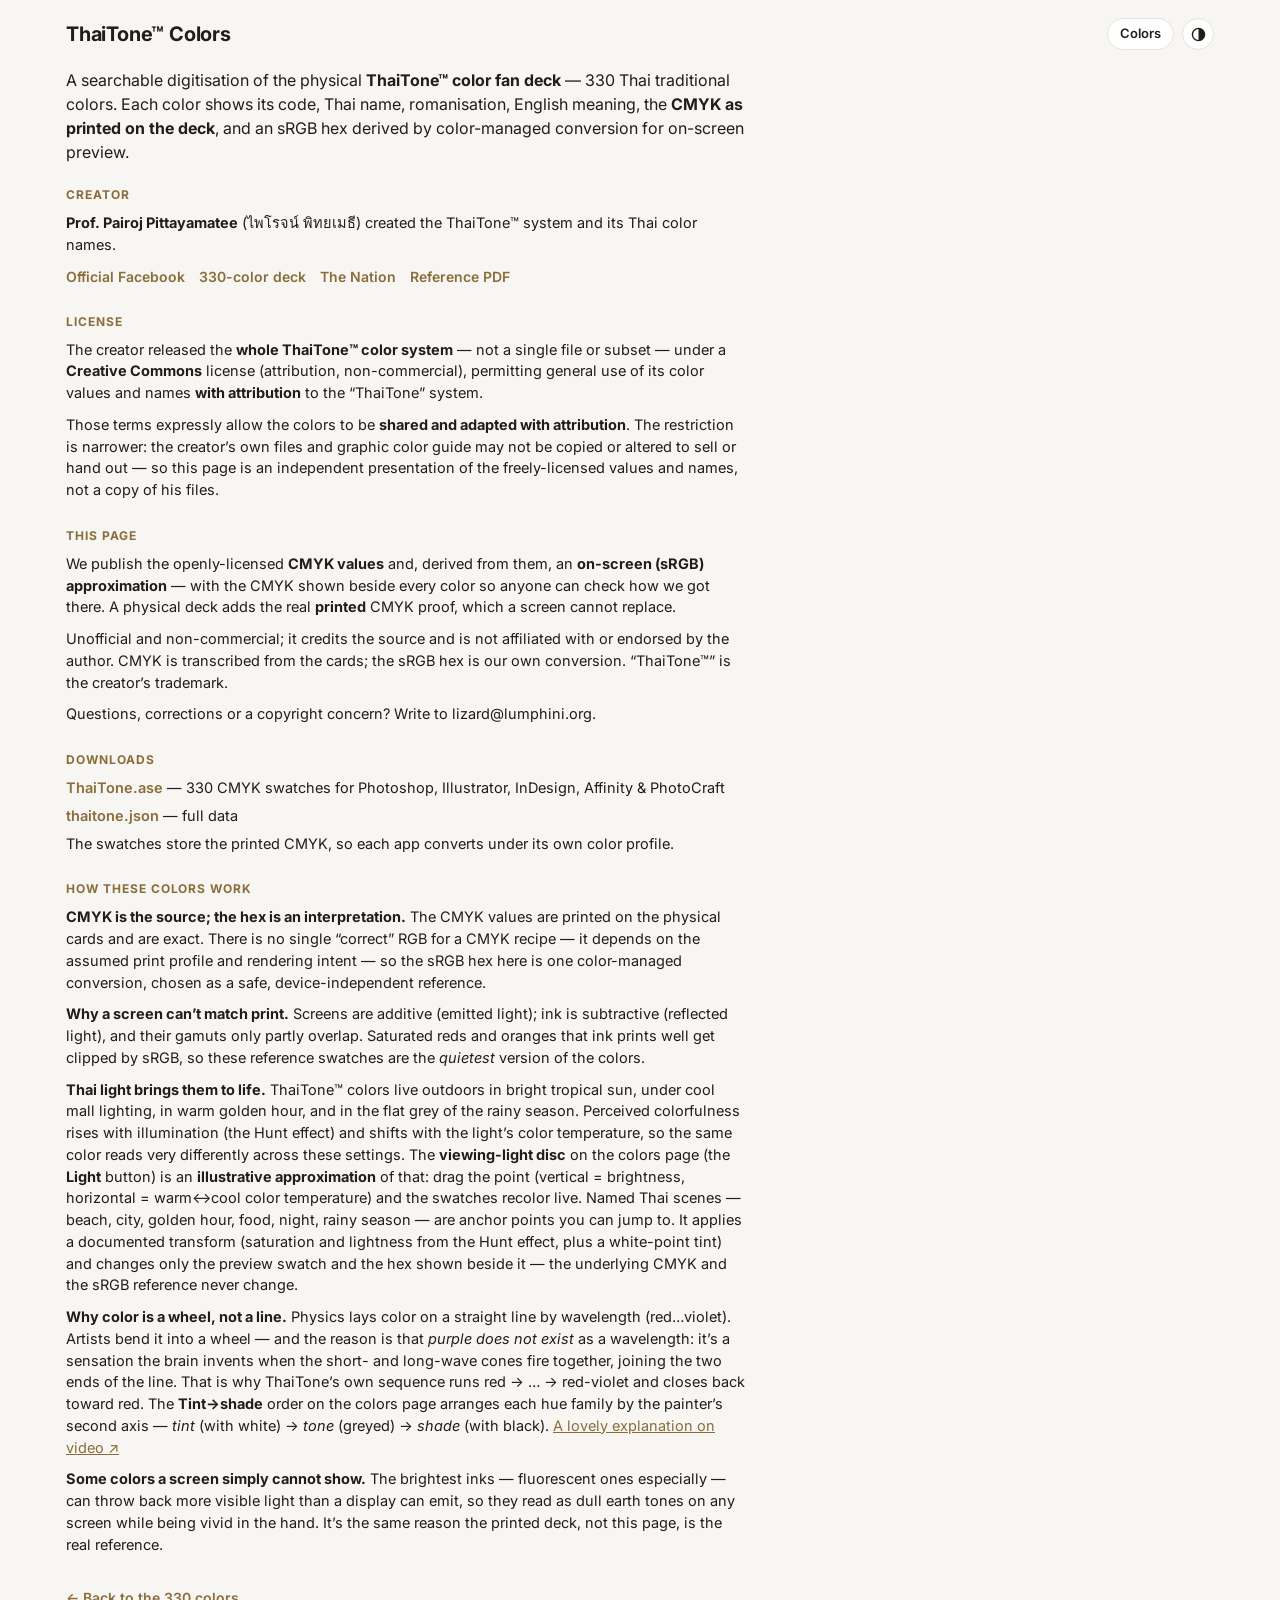
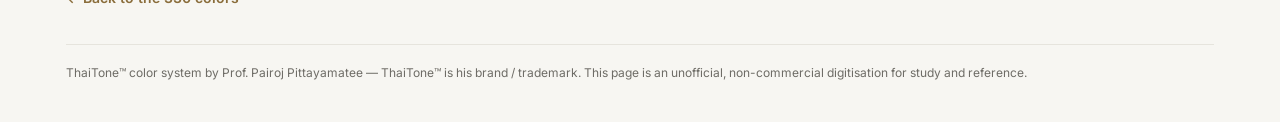
==== about.html @ 6a2722fa "Move the long texts to an About page; a compact bar so the colors come first - index.html: a one-lin" ====
<!doctype html>
<html lang="en">
<head>
<meta charset="utf-8">
<meta name="viewport" content="width=device-width, initial-scale=1">
<title>About — ThaiTone&trade; Color System</title>
<meta name="description" content="About this digitisation of the ThaiTone(TM) color fan deck by Prof. Pairoj Pittayamatee: creator, license, how the on-screen colors are derived, downloads and contact.">
<link rel="preconnect" href="https://fonts.googleapis.com">
<link rel="preconnect" href="https://fonts.gstatic.com" crossorigin>
<link href="https://fonts.googleapis.com/css2?family=Noto+Sans+Thai:wght@400;600;700&family=Inter:wght@400;500;600;700&display=swap" rel="stylesheet">
<link rel="stylesheet" href="style.css">
<script>try{const t=localStorage.getItem("tt-theme");if(t)document.documentElement.setAttribute("data-theme",t)}catch(e){}</script>
<style>
main{max-width:68ch; padding-bottom:8px}
.lead{font-size:16px; margin:8px 0 22px}
section{margin:0 0 26px}
h2{font-size:12px; text-transform:uppercase; letter-spacing:.08em; color:var(--accent);
  font-weight:700; margin:0 0 8px}
p{margin:0 0 10px; font-size:14.5px}
.links{display:flex; flex-wrap:wrap; gap:4px 14px; font-size:14px}
.links a, .dl a{text-decoration:none; font-weight:600}
.links a:hover, .dl a:hover{text-decoration:underline}
.dl{list-style:none; padding:0; margin:0}
.dl li{margin:0 0 6px; font-size:14.5px}
.back{display:inline-block; margin:6px 0 4px; font-size:14px; font-weight:600; text-decoration:none}
</style>
</head>
<body>
<div class="wrap">
<header class="top">
  <div class="brand"><h1><a href="./">ThaiTone&trade; Colors</a></h1></div>
  <nav><a class="navlink" href="./">Colors</a><button class="theme" id="theme" aria-label="Switch light / dark theme"><svg width="15" height="15" viewBox="0 0 16 16" aria-hidden="true"><circle cx="8" cy="8" r="6.5" fill="none" stroke="currentColor" stroke-width="1.5"/><path d="M8 1.5a6.5 6.5 0 0 1 0 13z" fill="currentColor"/></svg></button></nav>
</header>

<main>
  <p class="lead">A searchable digitisation of the physical <b>ThaiTone&trade; color fan deck</b> &mdash;
  330 Thai traditional colors. Each color shows its code, Thai name, romanisation, English
  meaning, the <b>CMYK as printed on the deck</b>, and an sRGB hex derived by color-managed
  conversion for on-screen preview.</p>

  <section>
    <h2>Creator</h2>
    <p><b>Prof. Pairoj Pittayamatee</b> (ไพโรจน์ พิทยเมธี) created the ThaiTone&trade; system and its Thai color names.</p>
    <p class="links">
      <a href="https://www.facebook.com/thaitonecolor/" target="_blank" rel="noopener">Official Facebook</a>
      <a href="https://www.facebook.com/thaitonecolor/posts/706089547539678/" target="_blank" rel="noopener">330-color deck</a>
      <a href="https://www.nationthailand.com/news/sunday/aec/30279713" target="_blank" rel="noopener">The Nation</a>
      <a href="https://www.thailibrary.in.th/wp-content/uploads/2015/10/Thaitone-Color.pdf" target="_blank" rel="noopener">Reference PDF</a>
    </p>
  </section>

  <section>
    <h2>License</h2>
    <p>The creator released the <b>whole ThaiTone&trade; color system</b> &mdash; not a single file or subset &mdash; under a <b>Creative Commons</b> license (attribution, non-commercial), permitting general use of its color values and names <b>with attribution</b> to the &ldquo;ThaiTone&rdquo; system.</p>
    <p>Those terms expressly allow the colors to be <b>shared and adapted with attribution</b>. The restriction is narrower: the creator&rsquo;s own files and graphic color guide may not be copied or altered to sell or hand out &mdash; so this page is an independent presentation of the freely-licensed values and names, not a copy of his files.</p>
  </section>

  <section>
    <h2>This page</h2>
    <p>We publish the openly-licensed <b>CMYK values</b> and, derived from them, an <b>on-screen (sRGB) approximation</b> &mdash; with the CMYK shown beside every color so anyone can check how we got there. A physical deck adds the real <b>printed</b> CMYK proof, which a screen cannot replace.</p>
    <p>Unofficial and non-commercial; it credits the source and is not affiliated with or endorsed by the author. CMYK is transcribed from the cards; the sRGB hex is our own conversion. &ldquo;ThaiTone&trade;&rdquo; is the creator&rsquo;s trademark.</p>
    <p>Questions, corrections or a copyright concern? Write to <span class="contact">lizard [at] lumphini [dot] org</span>.</p>
  </section>

  <section>
    <h2>Downloads</h2>
    <ul class="dl">
      <li><a href="ThaiTone.ase" download>ThaiTone.ase</a> &mdash; 330 CMYK swatches for Photoshop, Illustrator, InDesign, Affinity &amp; PhotoCraft</li>
      <li><a href="thaitone.json" download>thaitone.json</a> &mdash; full data</li>
    </ul>
    <p>The swatches store the printed CMYK, so each app converts under its own color profile.</p>
  </section>

  <section>
    <h2>How these colors work</h2>
    <p><b>CMYK is the source; the hex is an interpretation.</b> The CMYK values are printed
    on the physical cards and are exact. There is no single &ldquo;correct&rdquo; RGB for a CMYK recipe
    &mdash; it depends on the assumed print profile and rendering intent &mdash; so the sRGB hex here is
    one color-managed conversion, chosen as a safe, device-independent reference.</p>
    <p><b>Why a screen can&rsquo;t match print.</b> Screens are additive (emitted light); ink is
    subtractive (reflected light), and their gamuts only partly overlap. Saturated reds and
    oranges that ink prints well get clipped by sRGB, so these reference swatches are the
    <i>quietest</i> version of the colors.</p>
    <p id="light"><b>Thai light brings them to life.</b> ThaiTone&trade; colors live outdoors in bright tropical
    sun, under cool mall lighting, in warm golden hour, and in the flat grey of the rainy
    season. Perceived colorfulness rises with illumination (the Hunt effect) and shifts with the
    light&rsquo;s color temperature, so the same color reads very differently across these settings.
    The <b>viewing-light disc</b> on the colors page (the <b>Light</b> button) is an <b>illustrative approximation</b> of that:
    drag the point (vertical = brightness, horizontal = warm&harr;cool color temperature) and the
    swatches recolor live. Named Thai scenes &mdash; beach, city, golden hour, food, night, rainy
    season &mdash; are anchor points you can jump to. It applies a documented transform (saturation
    and lightness from the Hunt effect, plus a white-point tint) and changes only the preview swatch
    and the hex shown beside it &mdash; the underlying CMYK and the sRGB reference never change.</p>
    <p><b>Why color is a wheel, not a line.</b> Physics lays color on a straight line by
    wavelength (red&hellip;violet). Artists bend it into a wheel &mdash; and the reason is that
    <i>purple does not exist</i> as a wavelength: it&rsquo;s a sensation the brain invents when the
    short- and long-wave cones fire together, joining the two ends of the line. That is why
    ThaiTone&rsquo;s own sequence runs red &rarr; &hellip; &rarr; red-violet and closes back toward red.
    The <b>Tint&rarr;shade</b> order on the colors page arranges each hue family by the painter&rsquo;s
    second axis &mdash; <i>tint</i> (with white) &rarr; <i>tone</i> (greyed) &rarr; <i>shade</i>
    (with black). <a href="https://www.youtube.com/watch?v=rE_5JLeC0kc" target="_blank" rel="noopener">A lovely explanation on video &#8599;</a></p>
    <p><b>Some colors a screen simply cannot show.</b> The brightest inks &mdash; fluorescent ones
    especially &mdash; can throw back more visible light than a display can emit, so they read as dull
    earth tones on any screen while being vivid in the hand. It&rsquo;s the same reason the printed
    deck, not this page, is the real reference.</p>
  </section>

  <a class="back" href="./">&larr; Back to the 330 colors</a>
</main>

<footer>
  ThaiTone&trade; color system by Prof. Pairoj Pittayamatee &mdash; ThaiTone&trade; is his brand / trademark.
  This page is an unofficial, non-commercial digitisation for study and reference.
</footer>
</div>
<script>
(function(){var a='lizard'+'@'+['lumphini','org'].join('.');document.querySelectorAll('.contact').forEach(function(e){e.textContent=a})})();
document.getElementById("theme").onclick=function(){var r=document.documentElement,n=r.getAttribute("data-theme")==="dark"?"light":"dark";r.setAttribute("data-theme",n);try{localStorage.setItem("tt-theme",n)}catch(e){}};
</script>
</body>
</html>
---- style.css ----
/* Shared by index.html and about.html. Light by default; the dark theme is opt-in via the
   theme button and is a soft charcoal rather than near-black. */
:root{
  --bg:#f7f6f2; --panel:#fff; --ink:#1f1e1b; --muted:#6e6c66;
  --line:#e6e4dd; --accent:#8a6d3b; --accent-ink:#fff; --shadow:0 1px 2px rgba(0,0,0,.06);
}
:root[data-theme="dark"]{
  --bg:#2a2a26; --panel:#33332e; --ink:#ecebe3; --muted:#a9a79c;
  --line:#44443d; --accent:#d8b66a; --accent-ink:#2a2a26; --shadow:0 1px 2px rgba(0,0,0,.25);
}
*{box-sizing:border-box}
html,body{margin:0}
body{
  background:var(--bg); color:var(--ink);
  font-family:"Inter",system-ui,sans-serif; line-height:1.5;
  -webkit-font-smoothing:antialiased;
}
a{color:var(--accent)}
.wrap{max-width:1180px; margin:0 auto; padding:0 16px}
.top{display:flex; align-items:center; gap:12px; padding:18px 0 10px}
.top .brand{flex:1; min-width:0}
.top h1{font-size:20px; margin:0; letter-spacing:-.01em; line-height:1.25}
.top h1 a{color:inherit; text-decoration:none}
.credit{margin:2px 0 0; font-size:12.5px; color:var(--muted)}
.top nav{display:flex; align-items:center; gap:8px; flex:0 0 auto}
.navlink{font-size:13px; font-weight:600; text-decoration:none; color:var(--ink);
  border:1px solid var(--line); background:var(--panel); border-radius:999px; padding:5px 12px}
.navlink:hover{border-color:var(--accent)}
.theme{border:1px solid var(--line); background:var(--panel); color:var(--ink);
  border-radius:999px; width:32px; height:32px; cursor:pointer; padding:0;
  display:inline-flex; align-items:center; justify-content:center}
footer{color:var(--muted); font-size:12px; border-top:1px solid var(--line);
  padding:18px 0 40px; margin-top:24px; line-height:1.6}
footer a{color:var(--accent); text-decoration:none}
footer a:hover{text-decoration:underline}
footer .note{display:block; margin-top:6px; opacity:.85}
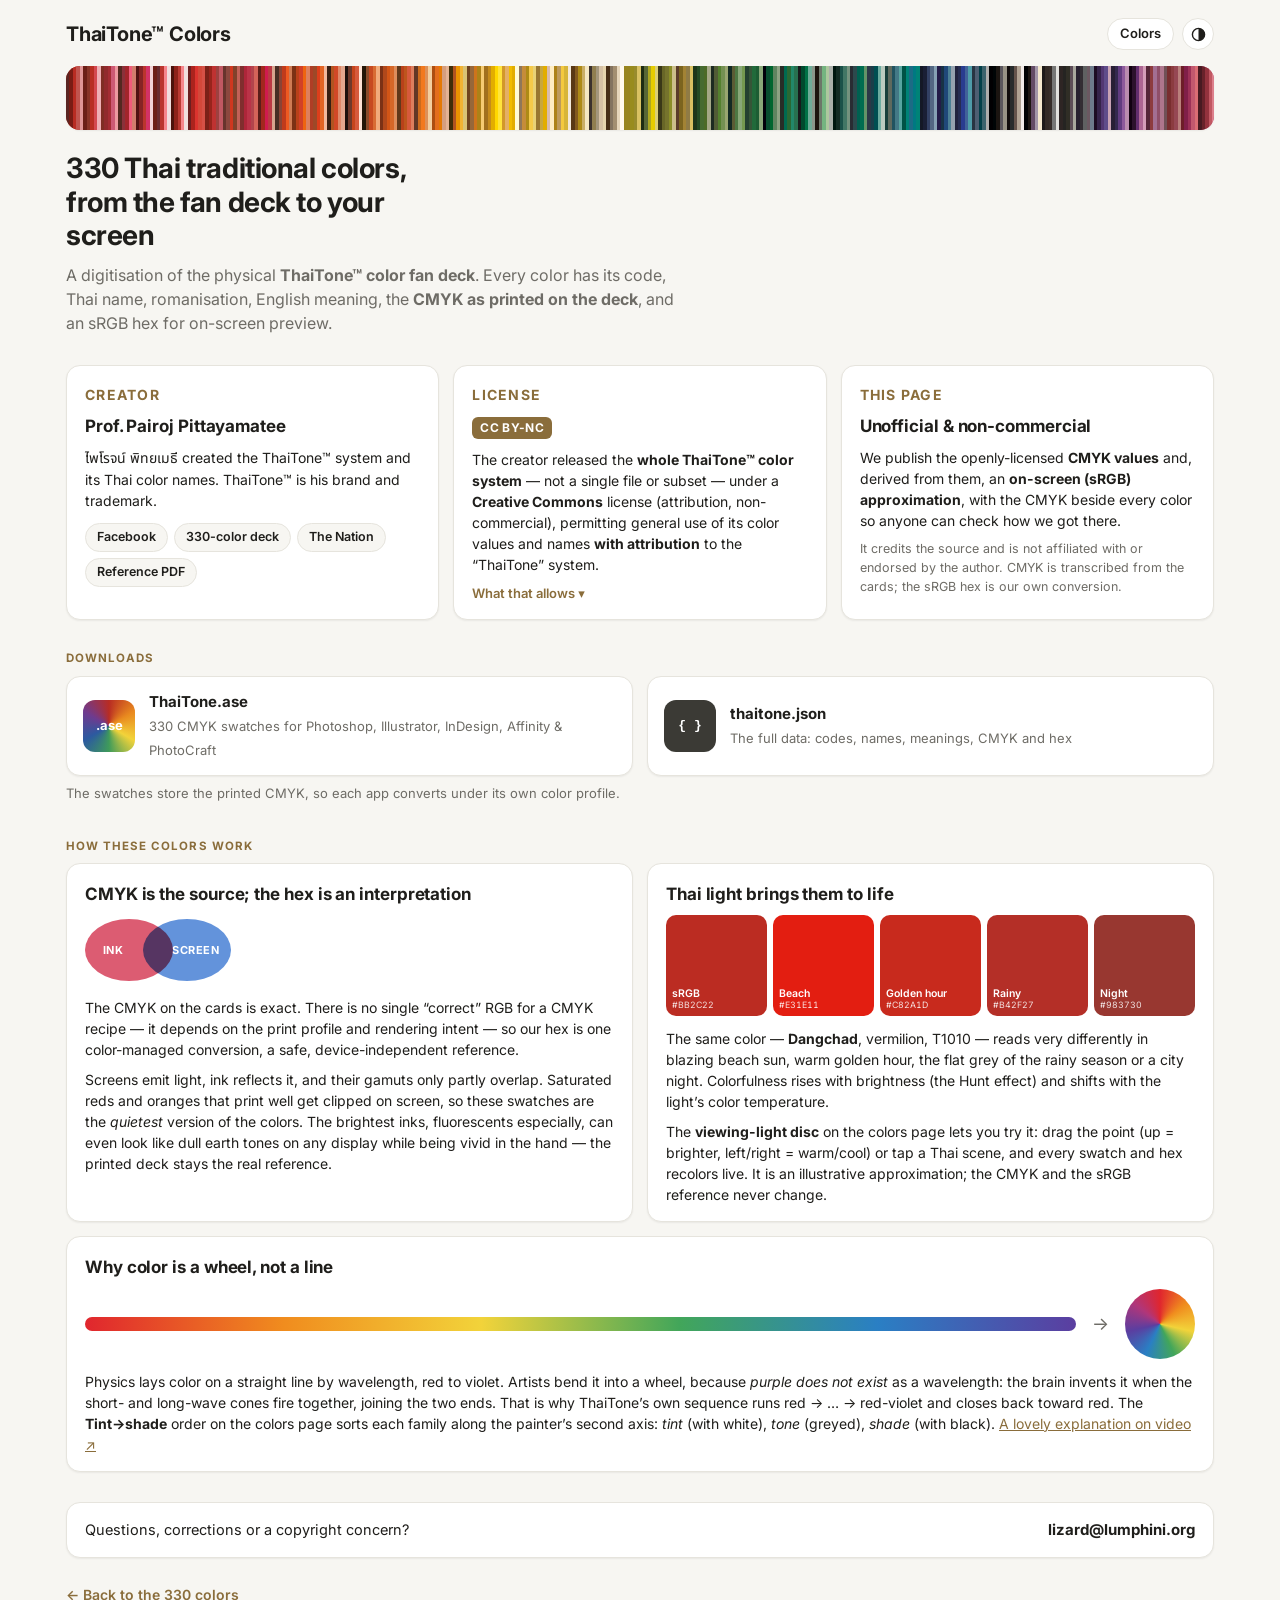
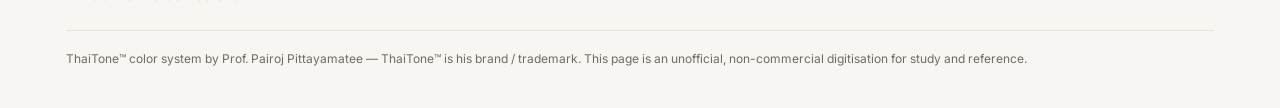
==== commit 4cefe256: "About page as cards with visuals; drop the search field about.html: a band of all 330 colors (from t" ====
--- a/about.html
+++ b/about.html
@@ -11,18 +11,82 @@
 <link rel="stylesheet" href="style.css">
 <script>try{const t=localStorage.getItem("tt-theme");if(t)document.documentElement.setAttribute("data-theme",t)}catch(e){}</script>
 <style>
-main{max-width:68ch; padding-bottom:8px}
-.lead{font-size:16px; margin:8px 0 22px}
-section{margin:0 0 26px}
-h2{font-size:12px; text-transform:uppercase; letter-spacing:.08em; color:var(--accent);
+/* the 330 colors in deck order; filled from thaitone.json, a hue sweep until then */
+.stripe{display:flex; height:64px; border-radius:14px; overflow:hidden; margin:6px 0 22px;
+  box-shadow:var(--shadow);
+  background:linear-gradient(to right,#b82c23,#d9531e,#e98a1f,#f0b323,#f2d33a,#a7c43c,#3f9b5a,#1f8a80,#2c5aa0,#4b3f93,#6e3b8f,#b0436e)}
+.stripe i{flex:1 1 0; min-width:0}
+.hero h2{font-size:28px; line-height:1.2; letter-spacing:-.015em; margin:0 0 10px; max-width:22ch}
+.hero p{font-size:16px; color:var(--muted); margin:0 0 6px; max-width:62ch}
+.thai{font-family:"Noto Sans Thai",sans-serif}
+
+.eyebrow{font-size:11.5px; text-transform:uppercase; letter-spacing:.09em; color:var(--accent);
   font-weight:700; margin:0 0 8px}
-p{margin:0 0 10px; font-size:14.5px}
-.links{display:flex; flex-wrap:wrap; gap:4px 14px; font-size:14px}
-.links a, .dl a{text-decoration:none; font-weight:600}
-.links a:hover, .dl a:hover{text-decoration:underline}
-.dl{list-style:none; padding:0; margin:0}
-.dl li{margin:0 0 6px; font-size:14.5px}
-.back{display:inline-block; margin:6px 0 4px; font-size:14px; font-weight:600; text-decoration:none}
+.cards{display:grid; grid-template-columns:repeat(3,1fr); gap:14px; margin:30px 0}
+@media (max-width:820px){ .cards{grid-template-columns:1fr} }
+.card{background:var(--panel); border:1px solid var(--line); border-radius:14px; padding:18px 18px 16px;
+  box-shadow:var(--shadow)}
+.card h3{font-size:17px; margin:0 0 8px; letter-spacing:-.005em}
+.card p{font-size:14px; margin:0 0 9px}
+.card p:last-child{margin-bottom:0}
+.pills{display:flex; flex-wrap:wrap; gap:6px; margin-top:12px}
+.pills a{font-size:12.5px; font-weight:600; text-decoration:none; color:var(--ink);
+  border:1px solid var(--line); border-radius:999px; padding:4px 11px; background:var(--bg)}
+.pills a:hover{border-color:var(--accent); color:var(--accent)}
+.badge{display:inline-block; font-size:12px; font-weight:700; letter-spacing:.03em;
+  background:var(--accent); color:var(--accent-ink); border-radius:6px; padding:2px 8px; margin-bottom:10px}
+details.more summary{cursor:pointer; font-size:13px; font-weight:600; color:var(--accent); list-style:none}
+details.more summary::-webkit-details-marker{display:none}
+details.more summary::after{content:" \25be"}
+details.more[open] summary::after{content:" \25b4"}
+details.more p{margin-top:8px}
+
+.dl{display:grid; grid-template-columns:1fr 1fr; gap:14px; margin:0 0 8px}
+@media (max-width:620px){ .dl{grid-template-columns:1fr} }
+.dl a{display:flex; gap:14px; align-items:center; text-decoration:none; color:var(--ink);
+  background:var(--panel); border:1px solid var(--line); border-radius:14px; padding:14px 16px;
+  box-shadow:var(--shadow)}
+.dl a:hover{border-color:var(--accent)}
+.dl .ext{flex:0 0 auto; width:52px; height:52px; border-radius:12px; display:grid; place-items:center;
+  font-weight:700; font-size:13px; color:#fff}
+.dl .ase{background:conic-gradient(#b82c23,#e98a1f,#f2d33a,#3f9b5a,#2c5aa0,#6e3b8f,#b82c23)}
+.dl .json{background:#3b3a35; font-family:ui-monospace,Menlo,monospace}
+.dl b{display:block; font-size:15px}
+.dl .what{font-size:13px; color:var(--muted)}
+.fine{font-size:13px; color:var(--muted); margin:0 0 34px}
+
+.how{display:grid; grid-template-columns:repeat(2,1fr); gap:14px; margin:0 0 30px}
+@media (max-width:820px){ .how{grid-template-columns:1fr} }
+.how .card.wide{grid-column:1 / -1}
+.visual{margin:4px 0 12px}
+/* CMYK vs screen: two gamuts that only partly overlap */
+.gamut{display:flex; align-items:center; height:70px}
+.gamut span{width:88px; height:62px; border-radius:50%; display:grid; place-items:center;
+  font-size:11px; font-weight:700; color:#fff; letter-spacing:.04em}
+.gamut .ink{background:rgba(214,64,90,.85); place-items:center start; padding-left:18px}
+.gamut .scr{place-items:center end; padding-right:12px}
+.gamut .scr{background:rgba(60,120,210,.8); margin-left:-30px; mix-blend-mode:multiply}
+:root[data-theme="dark"] .gamut .scr{mix-blend-mode:screen}
+/* one ThaiTone color under five Thai lights (values from the colors page's own transform) */
+.lights{display:grid; grid-template-columns:repeat(5,1fr); gap:6px}
+.lights div{border-radius:10px; aspect-ratio:1/1; display:flex; flex-direction:column; justify-content:flex-end;
+  padding:6px; font-size:10.5px; font-weight:600; color:#fff; line-height:1.15}
+.lights small{display:block; font-weight:400; opacity:.85; font-variant-numeric:tabular-nums}
+/* a line becomes a wheel */
+.wheel{display:flex; align-items:center; gap:16px}
+.wheel .line{flex:1; height:14px; border-radius:7px;
+  background:linear-gradient(to right,#e0262e,#f08c1e,#f2d33a,#42a65a,#2a7fc4,#5b3ea0)}
+.wheel .arrow{color:var(--muted); font-size:18px}
+.wheel .disc{flex:0 0 auto; width:70px; height:70px; border-radius:50%;
+  background:conic-gradient(#e0262e,#f08c1e,#f2d33a,#42a65a,#2a7fc4,#5b3ea0,#b0367a,#e0262e)}
+.card .note{font-size:12.5px; color:var(--muted)}
+
+.contact-box{display:flex; flex-wrap:wrap; gap:8px 18px; align-items:center; justify-content:space-between;
+  background:var(--panel); border:1px solid var(--line); border-radius:14px; padding:16px 18px;
+  box-shadow:var(--shadow); margin:0 0 10px}
+.contact-box p{margin:0; font-size:14.5px}
+.contact-box .addr{font-weight:700; font-size:15px; user-select:all}
+.back{display:inline-block; margin:16px 0 0; font-size:14px; font-weight:600; text-decoration:none}
 </style>
 </head>
 <body>
@@ -33,77 +97,81 @@
 </header>
 
 <main>
-  <p class="lead">A searchable digitisation of the physical <b>ThaiTone&trade; color fan deck</b> &mdash;
-  330 Thai traditional colors. Each color shows its code, Thai name, romanisation, English
-  meaning, the <b>CMYK as printed on the deck</b>, and an sRGB hex derived by color-managed
-  conversion for on-screen preview.</p>
-
-  <section>
-    <h2>Creator</h2>
-    <p><b>Prof. Pairoj Pittayamatee</b> (ไพโรจน์ พิทยเมธี) created the ThaiTone&trade; system and its Thai color names.</p>
-    <p class="links">
-      <a href="https://www.facebook.com/thaitonecolor/" target="_blank" rel="noopener">Official Facebook</a>
-      <a href="https://www.facebook.com/thaitonecolor/posts/706089547539678/" target="_blank" rel="noopener">330-color deck</a>
-      <a href="https://www.nationthailand.com/news/sunday/aec/30279713" target="_blank" rel="noopener">The Nation</a>
-      <a href="https://www.thailibrary.in.th/wp-content/uploads/2015/10/Thaitone-Color.pdf" target="_blank" rel="noopener">Reference PDF</a>
-    </p>
+  <section class="hero">
+    <div class="stripe" id="stripe" role="img" aria-label="All 330 ThaiTone colors in deck order"></div>
+    <h2>330 Thai traditional colors, from the fan deck to your screen</h2>
+    <p>A digitisation of the physical <b>ThaiTone&trade; color fan deck</b>. Every color has its
+    code, Thai name, romanisation, English meaning, the <b>CMYK as printed on the deck</b>, and an
+    sRGB hex for on-screen preview.</p>
   </section>
 
-  <section>
-    <h2>License</h2>
-    <p>The creator released the <b>whole ThaiTone&trade; color system</b> &mdash; not a single file or subset &mdash; under a <b>Creative Commons</b> license (attribution, non-commercial), permitting general use of its color values and names <b>with attribution</b> to the &ldquo;ThaiTone&rdquo; system.</p>
-    <p>Those terms expressly allow the colors to be <b>shared and adapted with attribution</b>. The restriction is narrower: the creator&rsquo;s own files and graphic color guide may not be copied or altered to sell or hand out &mdash; so this page is an independent presentation of the freely-licensed values and names, not a copy of his files.</p>
-  </section>
+  <div class="cards">
+    <div class="card">
+      <p class="eyebrow">Creator</p>
+      <h3>Prof. Pairoj Pittayamatee</h3>
+      <p><span class="thai">ไพโรจน์ พิทยเมธี</span> created the ThaiTone&trade; system and its Thai color names. ThaiTone&trade; is his brand and trademark.</p>
+      <div class="pills">
+        <a href="https://www.facebook.com/thaitonecolor/" target="_blank" rel="noopener">Facebook</a>
+        <a href="https://www.facebook.com/thaitonecolor/posts/706089547539678/" target="_blank" rel="noopener">330-color deck</a>
+        <a href="https://www.nationthailand.com/news/sunday/aec/30279713" target="_blank" rel="noopener">The Nation</a>
+        <a href="https://www.thailibrary.in.th/wp-content/uploads/2015/10/Thaitone-Color.pdf" target="_blank" rel="noopener">Reference PDF</a>
+      </div>
+    </div>
+    <div class="card">
+      <p class="eyebrow">License</p>
+      <span class="badge">CC BY-NC</span>
+      <p>The creator released the <b>whole ThaiTone&trade; color system</b> &mdash; not a single file or subset &mdash; under a <b>Creative Commons</b> license (attribution, non-commercial), permitting general use of its color values and names <b>with attribution</b> to the &ldquo;ThaiTone&rdquo; system.</p>
+      <details class="more">
+        <summary>What that allows</summary>
+        <p>Those terms expressly allow the colors to be <b>shared and adapted with attribution</b>. The restriction is narrower: the creator&rsquo;s own files and graphic color guide may not be copied or altered to sell or hand out &mdash; so this page is an independent presentation of the freely-licensed values and names, not a copy of his files.</p>
+      </details>
+    </div>
+    <div class="card">
+      <p class="eyebrow">This page</p>
+      <h3>Unofficial &amp; non-commercial</h3>
+      <p>We publish the openly-licensed <b>CMYK values</b> and, derived from them, an <b>on-screen (sRGB) approximation</b>, with the CMYK beside every color so anyone can check how we got there.</p>
+      <p class="note">It credits the source and is not affiliated with or endorsed by the author. CMYK is transcribed from the cards; the sRGB hex is our own conversion.</p>
+    </div>
+  </div>
 
-  <section>
-    <h2>This page</h2>
-    <p>We publish the openly-licensed <b>CMYK values</b> and, derived from them, an <b>on-screen (sRGB) approximation</b> &mdash; with the CMYK shown beside every color so anyone can check how we got there. A physical deck adds the real <b>printed</b> CMYK proof, which a screen cannot replace.</p>
-    <p>Unofficial and non-commercial; it credits the source and is not affiliated with or endorsed by the author. CMYK is transcribed from the cards; the sRGB hex is our own conversion. &ldquo;ThaiTone&trade;&rdquo; is the creator&rsquo;s trademark.</p>
-    <p>Questions, corrections or a copyright concern? Write to <span class="contact">lizard [at] lumphini [dot] org</span>.</p>
-  </section>
+  <p class="eyebrow">Downloads</p>
+  <div class="dl">
+    <a href="ThaiTone.ase" download><span class="ext ase">.ase</span><span><b>ThaiTone.ase</b><span class="what">330 CMYK swatches for Photoshop, Illustrator, InDesign, Affinity &amp; PhotoCraft</span></span></a>
+    <a href="thaitone.json" download><span class="ext json">{ }</span><span><b>thaitone.json</b><span class="what">The full data: codes, names, meanings, CMYK and hex</span></span></a>
+  </div>
+  <p class="fine">The swatches store the printed CMYK, so each app converts under its own color profile.</p>
 
-  <section>
-    <h2>Downloads</h2>
-    <ul class="dl">
-      <li><a href="ThaiTone.ase" download>ThaiTone.ase</a> &mdash; 330 CMYK swatches for Photoshop, Illustrator, InDesign, Affinity &amp; PhotoCraft</li>
-      <li><a href="thaitone.json" download>thaitone.json</a> &mdash; full data</li>
-    </ul>
-    <p>The swatches store the printed CMYK, so each app converts under its own color profile.</p>
-  </section>
+  <p class="eyebrow">How these colors work</p>
+  <div class="how">
+    <div class="card">
+      <h3>CMYK is the source; the hex is an interpretation</h3>
+      <div class="visual gamut" aria-hidden="true"><span class="ink">INK</span><span class="scr">SCREEN</span></div>
+      <p>The CMYK on the cards is exact. There is no single &ldquo;correct&rdquo; RGB for a CMYK recipe &mdash; it depends on the print profile and rendering intent &mdash; so our hex is one color-managed conversion, a safe, device-independent reference.</p>
+      <p>Screens emit light, ink reflects it, and their gamuts only partly overlap. Saturated reds and oranges that print well get clipped on screen, so these swatches are the <i>quietest</i> version of the colors. The brightest inks, fluorescents especially, can even look like dull earth tones on any display while being vivid in the hand &mdash; the printed deck stays the real reference.</p>
+    </div>
+    <div class="card" id="light">
+      <h3>Thai light brings them to life</h3>
+      <div class="visual lights" role="img" aria-label="Dangchad (T1010, vermilion) under five lights">
+        <div style="background:#BB2C22">sRGB<small>#BB2C22</small></div>
+        <div style="background:#E31E11">Beach<small>#E31E11</small></div>
+        <div style="background:#C82A1D">Golden hour<small>#C82A1D</small></div>
+        <div style="background:#B42F27">Rainy<small>#B42F27</small></div>
+        <div style="background:#983730">Night<small>#983730</small></div>
+      </div>
+      <p>The same color &mdash; <b>Dangchad</b>, vermilion, T1010 &mdash; reads very differently in blazing beach sun, warm golden hour, the flat grey of the rainy season or a city night. Colorfulness rises with brightness (the Hunt effect) and shifts with the light&rsquo;s color temperature.</p>
+      <p>The <b>viewing-light disc</b> on the colors page lets you try it: drag the point (up = brighter, left/right = warm/cool) or tap a Thai scene, and every swatch and hex recolors live. It is an illustrative approximation; the CMYK and the sRGB reference never change.</p>
+    </div>
+    <div class="card wide">
+      <h3>Why color is a wheel, not a line</h3>
+      <div class="visual wheel" aria-hidden="true"><div class="line"></div><span class="arrow">&rarr;</span><div class="disc"></div></div>
+      <p>Physics lays color on a straight line by wavelength, red to violet. Artists bend it into a wheel, because <i>purple does not exist</i> as a wavelength: the brain invents it when the short- and long-wave cones fire together, joining the two ends. That is why ThaiTone&rsquo;s own sequence runs red &rarr; &hellip; &rarr; red-violet and closes back toward red. The <b>Tint&rarr;shade</b> order on the colors page sorts each family along the painter&rsquo;s second axis: <i>tint</i> (with white), <i>tone</i> (greyed), <i>shade</i> (with black). <a href="https://www.youtube.com/watch?v=rE_5JLeC0kc" target="_blank" rel="noopener">A lovely explanation on video &#8599;</a></p>
+    </div>
+  </div>
 
-  <section>
-    <h2>How these colors work</h2>
-    <p><b>CMYK is the source; the hex is an interpretation.</b> The CMYK values are printed
-    on the physical cards and are exact. There is no single &ldquo;correct&rdquo; RGB for a CMYK recipe
-    &mdash; it depends on the assumed print profile and rendering intent &mdash; so the sRGB hex here is
-    one color-managed conversion, chosen as a safe, device-independent reference.</p>
-    <p><b>Why a screen can&rsquo;t match print.</b> Screens are additive (emitted light); ink is
-    subtractive (reflected light), and their gamuts only partly overlap. Saturated reds and
-    oranges that ink prints well get clipped by sRGB, so these reference swatches are the
-    <i>quietest</i> version of the colors.</p>
-    <p id="light"><b>Thai light brings them to life.</b> ThaiTone&trade; colors live outdoors in bright tropical
-    sun, under cool mall lighting, in warm golden hour, and in the flat grey of the rainy
-    season. Perceived colorfulness rises with illumination (the Hunt effect) and shifts with the
-    light&rsquo;s color temperature, so the same color reads very differently across these settings.
-    The <b>viewing-light disc</b> on the colors page (the <b>Light</b> button) is an <b>illustrative approximation</b> of that:
-    drag the point (vertical = brightness, horizontal = warm&harr;cool color temperature) and the
-    swatches recolor live. Named Thai scenes &mdash; beach, city, golden hour, food, night, rainy
-    season &mdash; are anchor points you can jump to. It applies a documented transform (saturation
-    and lightness from the Hunt effect, plus a white-point tint) and changes only the preview swatch
-    and the hex shown beside it &mdash; the underlying CMYK and the sRGB reference never change.</p>
-    <p><b>Why color is a wheel, not a line.</b> Physics lays color on a straight line by
-    wavelength (red&hellip;violet). Artists bend it into a wheel &mdash; and the reason is that
-    <i>purple does not exist</i> as a wavelength: it&rsquo;s a sensation the brain invents when the
-    short- and long-wave cones fire together, joining the two ends of the line. That is why
-    ThaiTone&rsquo;s own sequence runs red &rarr; &hellip; &rarr; red-violet and closes back toward red.
-    The <b>Tint&rarr;shade</b> order on the colors page arranges each hue family by the painter&rsquo;s
-    second axis &mdash; <i>tint</i> (with white) &rarr; <i>tone</i> (greyed) &rarr; <i>shade</i>
-    (with black). <a href="https://www.youtube.com/watch?v=rE_5JLeC0kc" target="_blank" rel="noopener">A lovely explanation on video &#8599;</a></p>
-    <p><b>Some colors a screen simply cannot show.</b> The brightest inks &mdash; fluorescent ones
-    especially &mdash; can throw back more visible light than a display can emit, so they read as dull
-    earth tones on any screen while being vivid in the hand. It&rsquo;s the same reason the printed
-    deck, not this page, is the real reference.</p>
-  </section>
+  <div class="contact-box">
+    <p>Questions, corrections or a copyright concern?</p>
+    <span class="addr contact">lizard [at] lumphini [dot] org</span>
+  </div>
 
   <a class="back" href="./">&larr; Back to the 330 colors</a>
 </main>
@@ -114,8 +182,11 @@
 </footer>
 </div>
 <script>
-(function(){var a='lizard'+'@'+['lumphini','org'].join('.');document.querySelectorAll('.contact').forEach(function(e){e.textContent=a})})();
+(function(){var a='lizard'+String.fromCharCode(64)+['lumphini','org'].join('.');document.querySelectorAll('.contact').forEach(function(e){e.textContent=a})})();
 document.getElementById("theme").onclick=function(){var r=document.documentElement,n=r.getAttribute("data-theme")==="dark"?"light":"dark";r.setAttribute("data-theme",n);try{localStorage.setItem("tt-theme",n)}catch(e){}};
+fetch("thaitone.json").then(function(r){return r.json()}).then(function(d){
+  document.getElementById("stripe").innerHTML=d.colours.map(function(c){return '<i style="background:'+c.hex+'"></i>'}).join("");
+}).catch(function(){});
 </script>
 </body>
 </html>
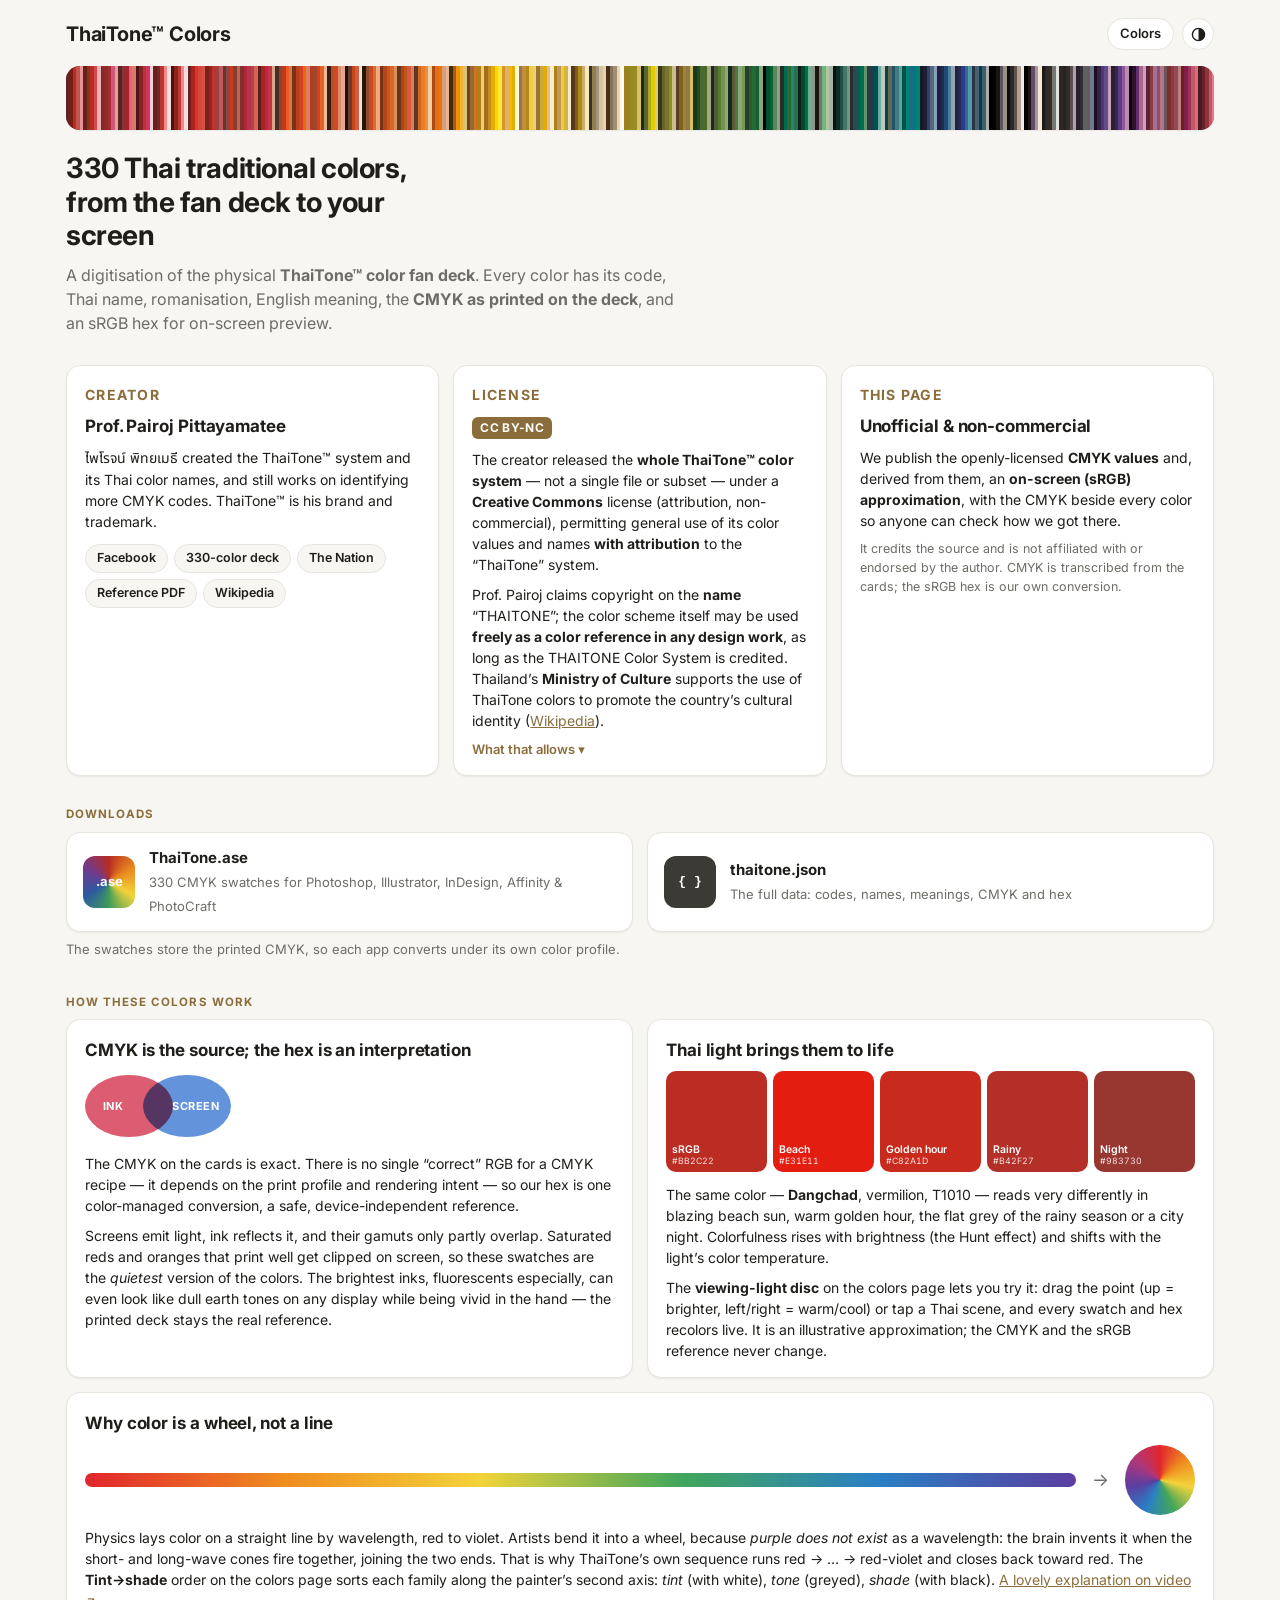
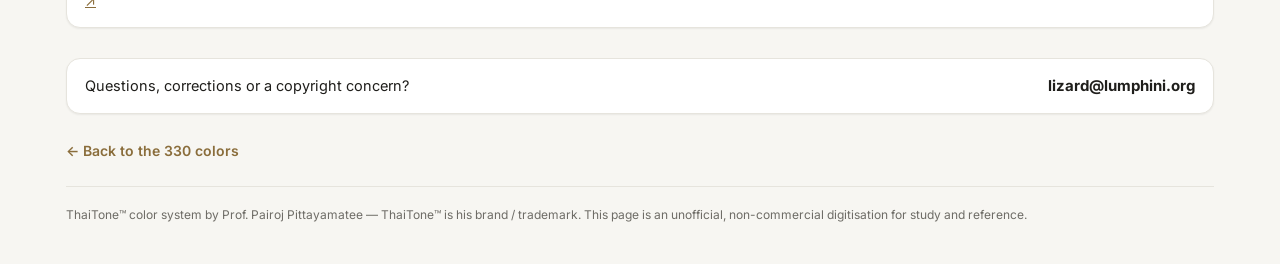
==== commit b464d806: "About: free use as a design reference and the Ministry of Culture's support License card: the copyri" ====
--- a/about.html
+++ b/about.html
@@ -109,18 +109,20 @@
     <div class="card">
       <p class="eyebrow">Creator</p>
       <h3>Prof. Pairoj Pittayamatee</h3>
-      <p><span class="thai">ไพโรจน์ พิทยเมธี</span> created the ThaiTone&trade; system and its Thai color names. ThaiTone&trade; is his brand and trademark.</p>
+      <p><span class="thai">ไพโรจน์ พิทยเมธี</span> created the ThaiTone&trade; system and its Thai color names, and still works on identifying more CMYK codes. ThaiTone&trade; is his brand and trademark.</p>
       <div class="pills">
         <a href="https://www.facebook.com/thaitonecolor/" target="_blank" rel="noopener">Facebook</a>
         <a href="https://www.facebook.com/thaitonecolor/posts/706089547539678/" target="_blank" rel="noopener">330-color deck</a>
         <a href="https://www.nationthailand.com/news/sunday/aec/30279713" target="_blank" rel="noopener">The Nation</a>
         <a href="https://www.thailibrary.in.th/wp-content/uploads/2015/10/Thaitone-Color.pdf" target="_blank" rel="noopener">Reference PDF</a>
+        <a href="https://en.wikipedia.org/wiki/Thaitone" target="_blank" rel="noopener">Wikipedia</a>
       </div>
     </div>
     <div class="card">
       <p class="eyebrow">License</p>
       <span class="badge">CC BY-NC</span>
       <p>The creator released the <b>whole ThaiTone&trade; color system</b> &mdash; not a single file or subset &mdash; under a <b>Creative Commons</b> license (attribution, non-commercial), permitting general use of its color values and names <b>with attribution</b> to the &ldquo;ThaiTone&rdquo; system.</p>
+      <p>Prof. Pairoj claims copyright on the <b>name</b> &ldquo;THAITONE&rdquo;; the color scheme itself may be used <b>freely as a color reference in any design work</b>, as long as the THAITONE Color System is credited. Thailand&rsquo;s <b>Ministry of Culture</b> supports the use of ThaiTone colors to promote the country&rsquo;s cultural identity (<a href="https://en.wikipedia.org/wiki/Thaitone" target="_blank" rel="noopener">Wikipedia</a>).</p>
       <details class="more">
         <summary>What that allows</summary>
         <p>Those terms expressly allow the colors to be <b>shared and adapted with attribution</b>. The restriction is narrower: the creator&rsquo;s own files and graphic color guide may not be copied or altered to sell or hand out &mdash; so this page is an independent presentation of the freely-licensed values and names, not a copy of his files.</p>
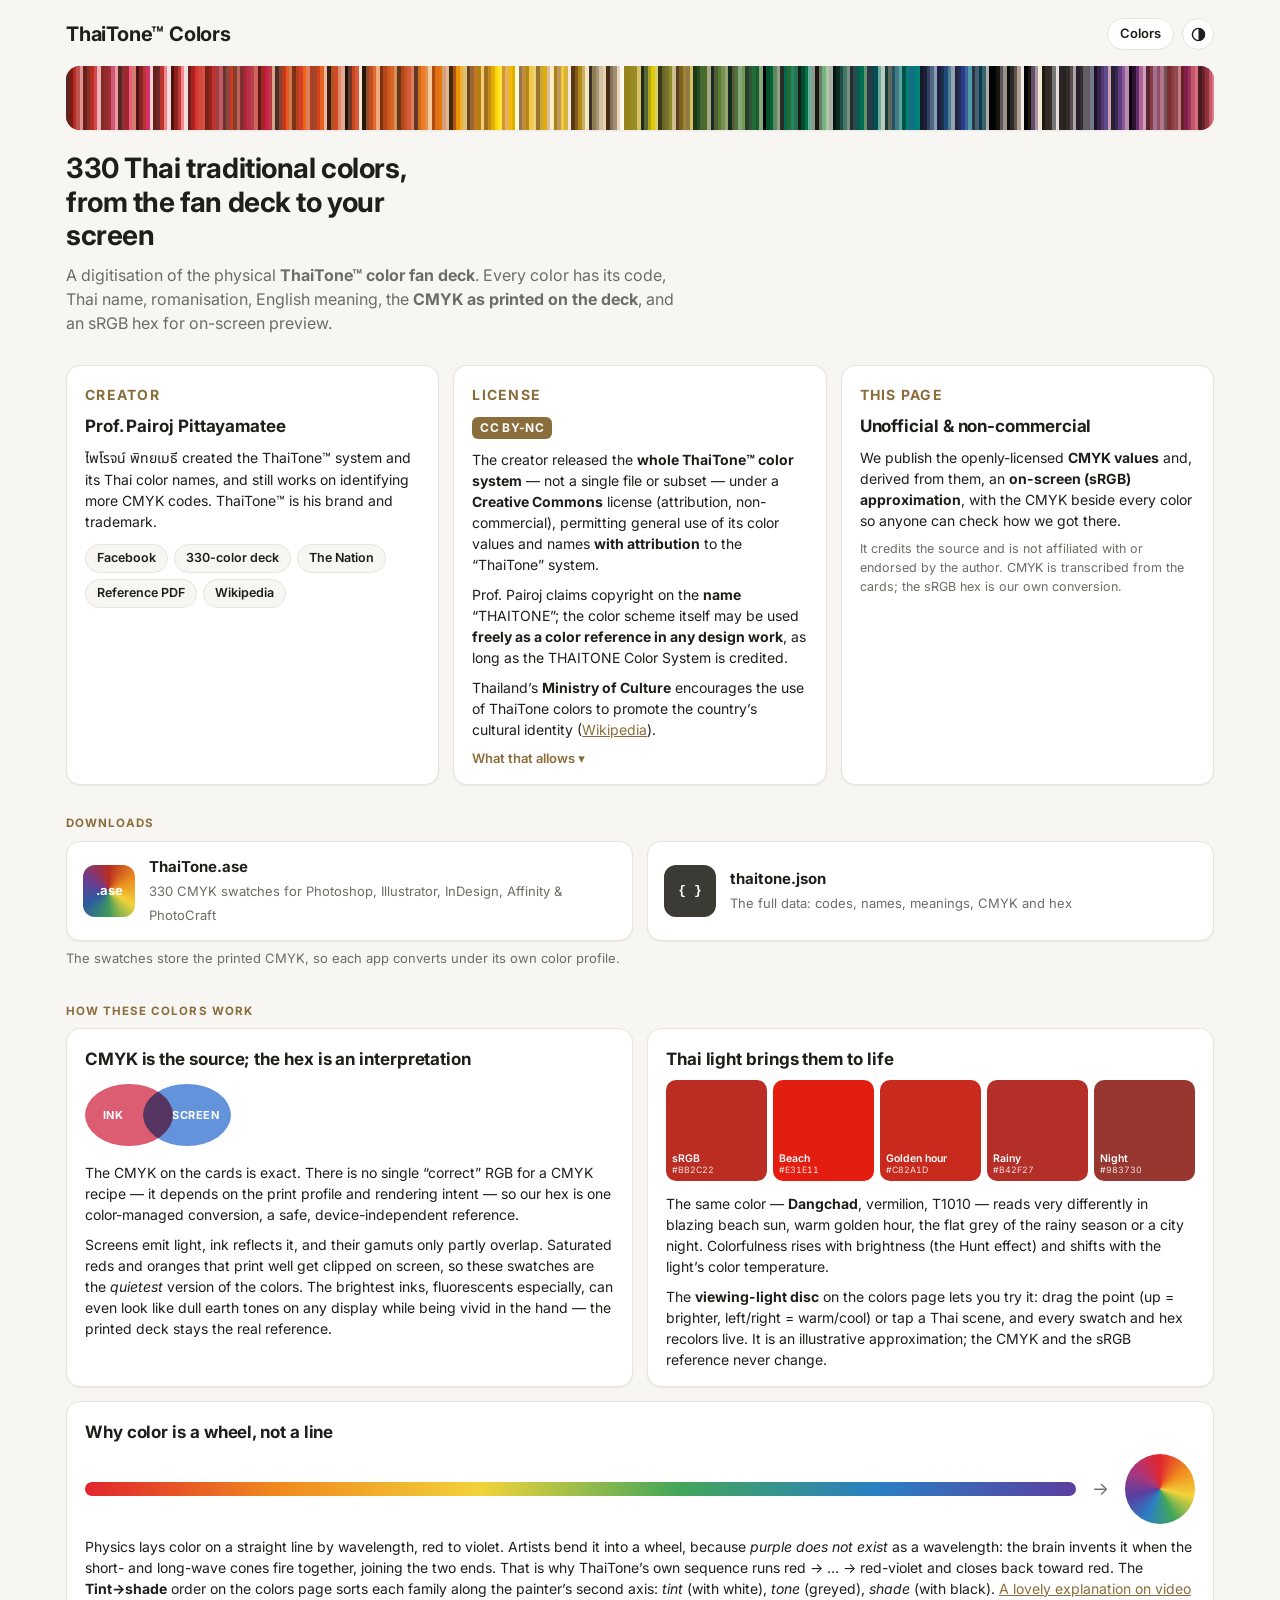
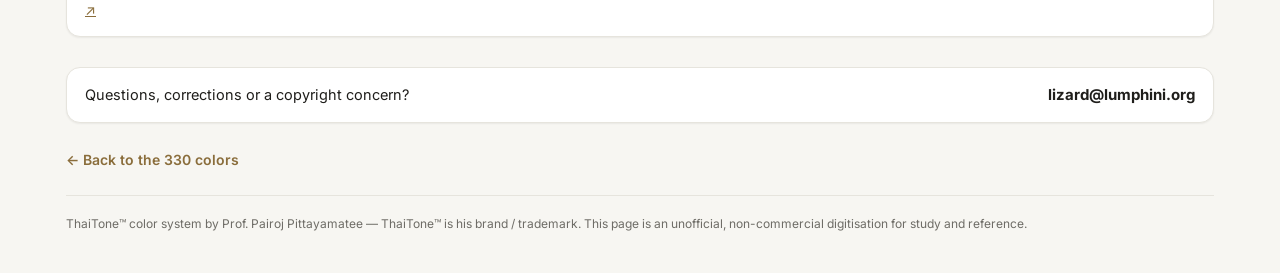
==== commit 2a8ddb3e: "About: the Ministry of Culture encourages use; its own sentence, no legal claim The ministry promote" ====
--- a/about.html
+++ b/about.html
@@ -122,7 +122,8 @@
       <p class="eyebrow">License</p>
       <span class="badge">CC BY-NC</span>
       <p>The creator released the <b>whole ThaiTone&trade; color system</b> &mdash; not a single file or subset &mdash; under a <b>Creative Commons</b> license (attribution, non-commercial), permitting general use of its color values and names <b>with attribution</b> to the &ldquo;ThaiTone&rdquo; system.</p>
-      <p>Prof. Pairoj claims copyright on the <b>name</b> &ldquo;THAITONE&rdquo;; the color scheme itself may be used <b>freely as a color reference in any design work</b>, as long as the THAITONE Color System is credited. Thailand&rsquo;s <b>Ministry of Culture</b> supports the use of ThaiTone colors to promote the country&rsquo;s cultural identity (<a href="https://en.wikipedia.org/wiki/Thaitone" target="_blank" rel="noopener">Wikipedia</a>).</p>
+      <p>Prof. Pairoj claims copyright on the <b>name</b> &ldquo;THAITONE&rdquo;; the color scheme itself may be used <b>freely as a color reference in any design work</b>, as long as the THAITONE Color System is credited.</p>
+      <p>Thailand&rsquo;s <b>Ministry of Culture</b> encourages the use of ThaiTone colors to promote the country&rsquo;s cultural identity (<a href="https://en.wikipedia.org/wiki/Thaitone" target="_blank" rel="noopener">Wikipedia</a>).</p>
       <details class="more">
         <summary>What that allows</summary>
         <p>Those terms expressly allow the colors to be <b>shared and adapted with attribution</b>. The restriction is narrower: the creator&rsquo;s own files and graphic color guide may not be copied or altered to sell or hand out &mdash; so this page is an independent presentation of the freely-licensed values and names, not a copy of his files.</p>
